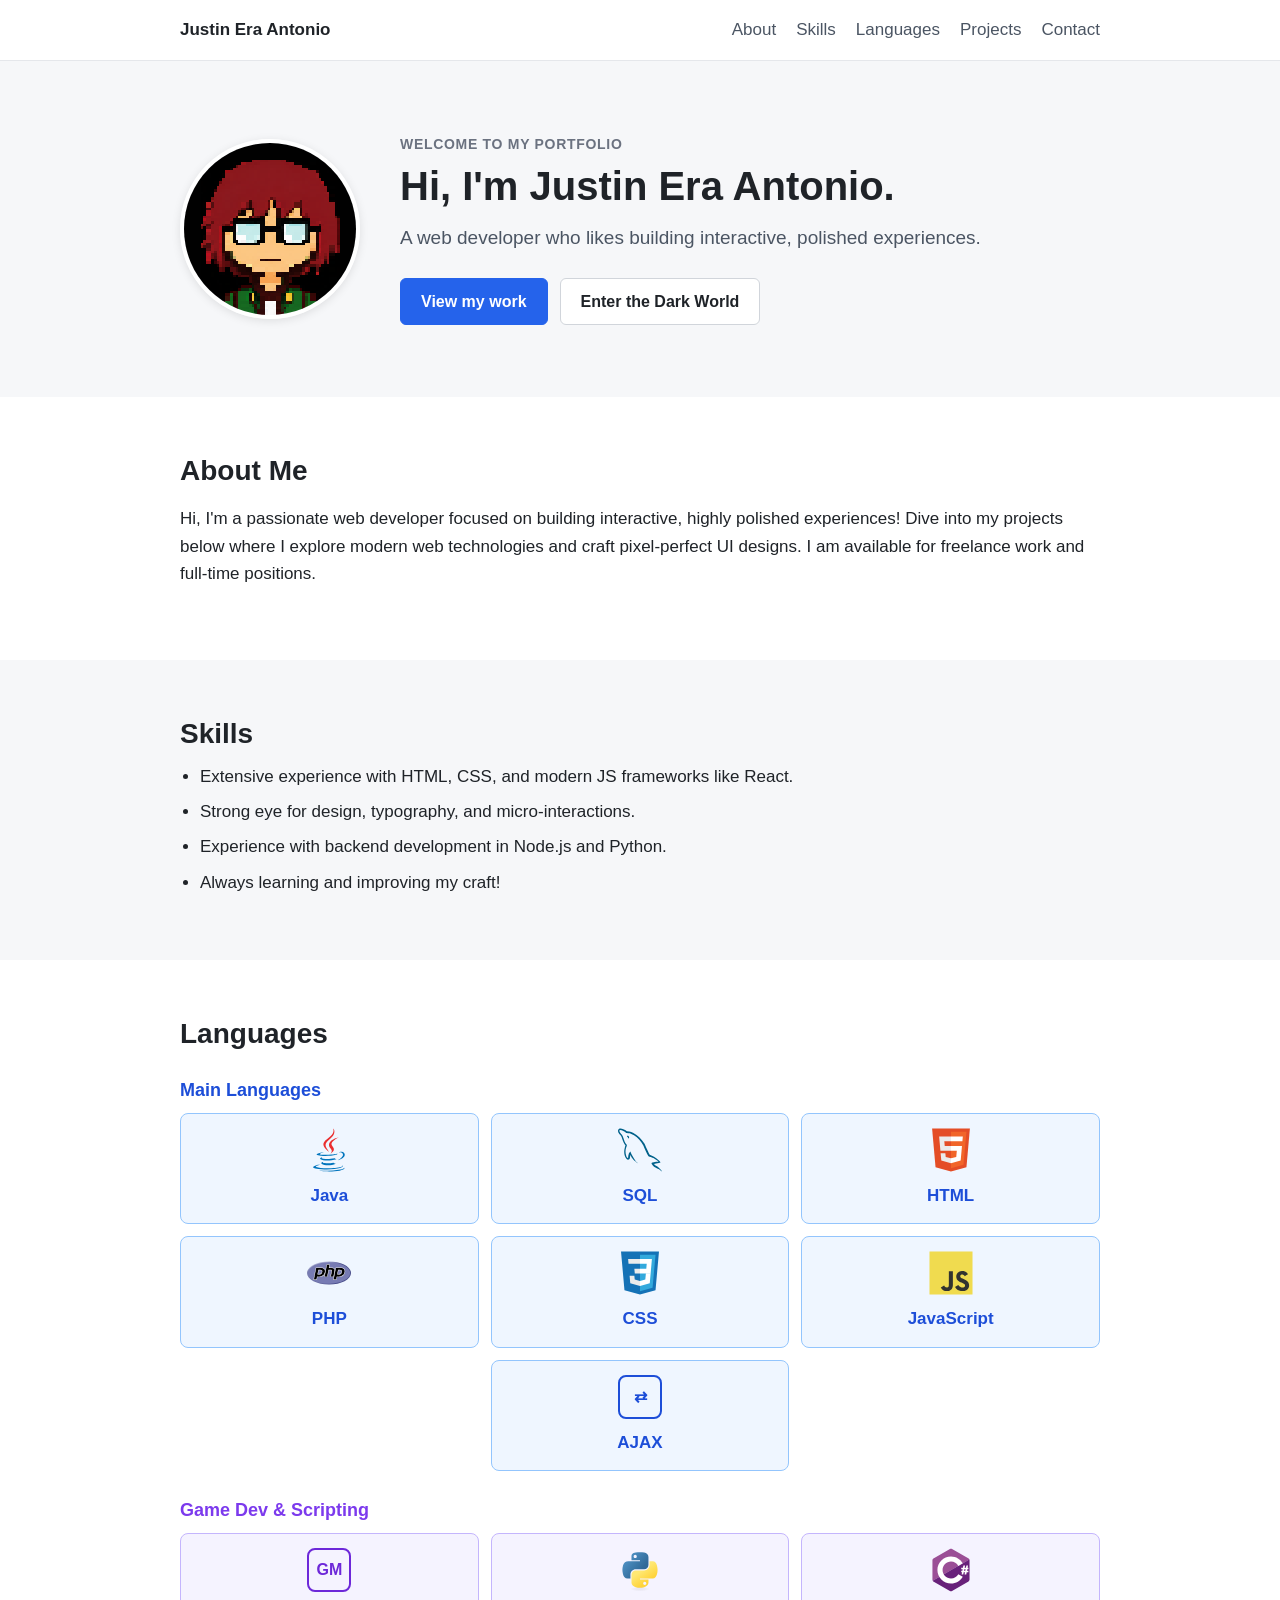
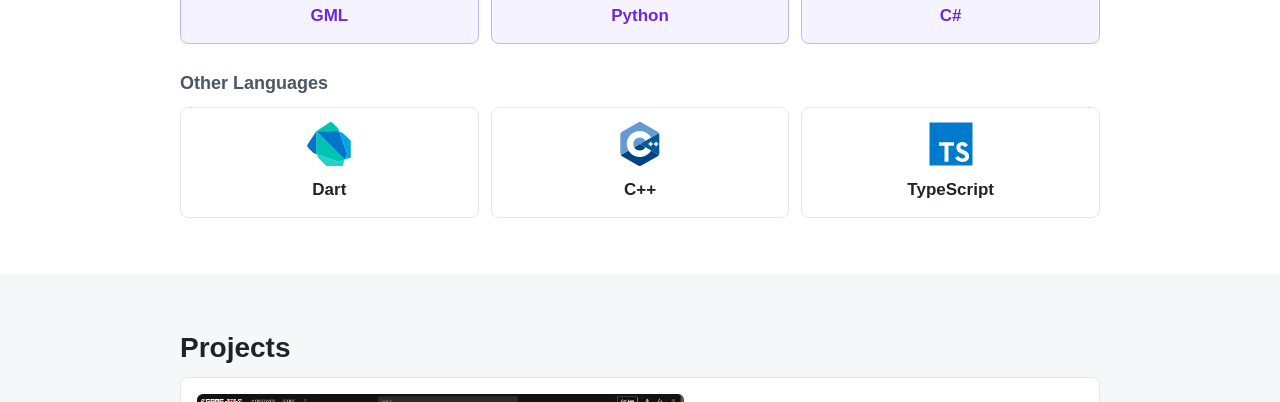
==== index.html @ 11a21c14 "Add files via upload" ====
<!DOCTYPE html>
<html lang="en">
<head>
    <meta charset="UTF-8">
    <meta name="viewport" content="width=device-width, initial-scale=1.0">
    <title>Justin Era Antonio | Portfolio</title>
    <!-- The site starts in the Light World: send visitors there right away -->
    <meta http-equiv="refresh" content="0; url=lightworld/">
</head>
<body>
    <p><a href="lightworld/">Go to the portfolio</a></p>
</body>
</html>
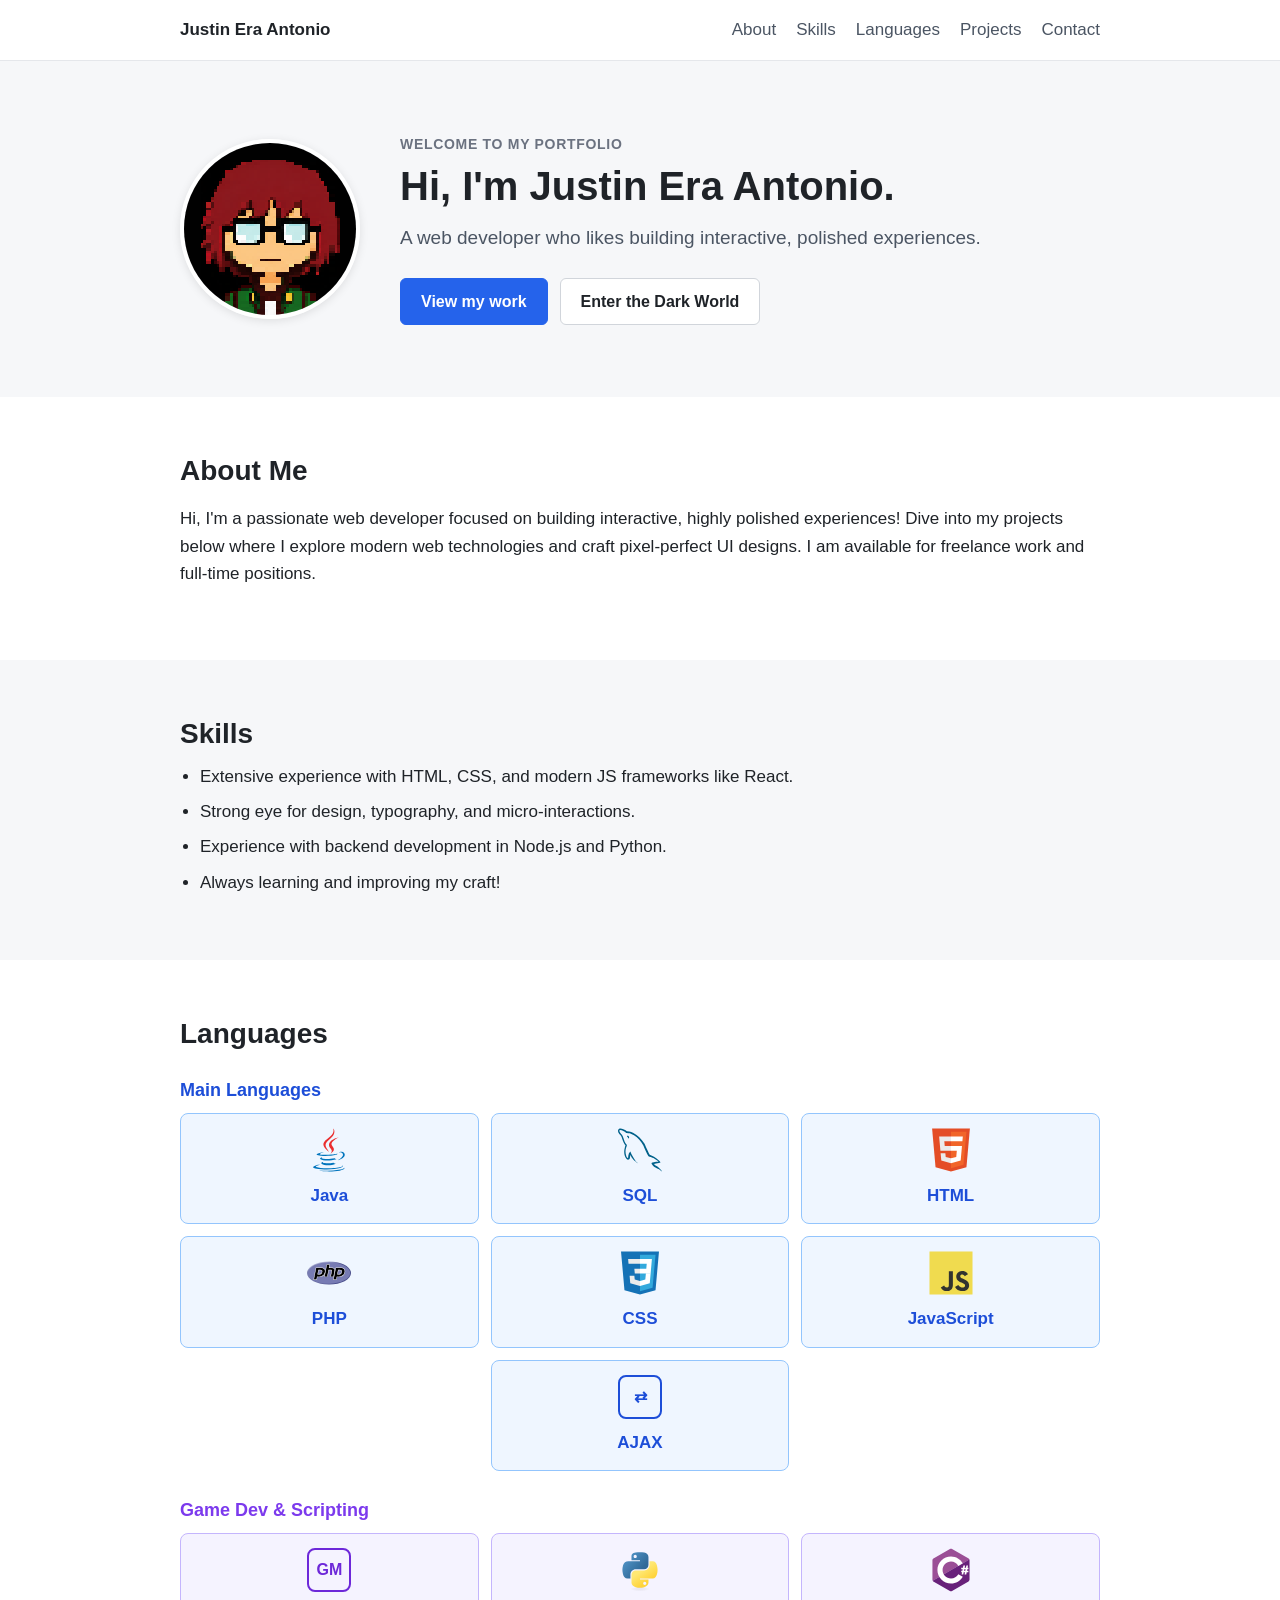
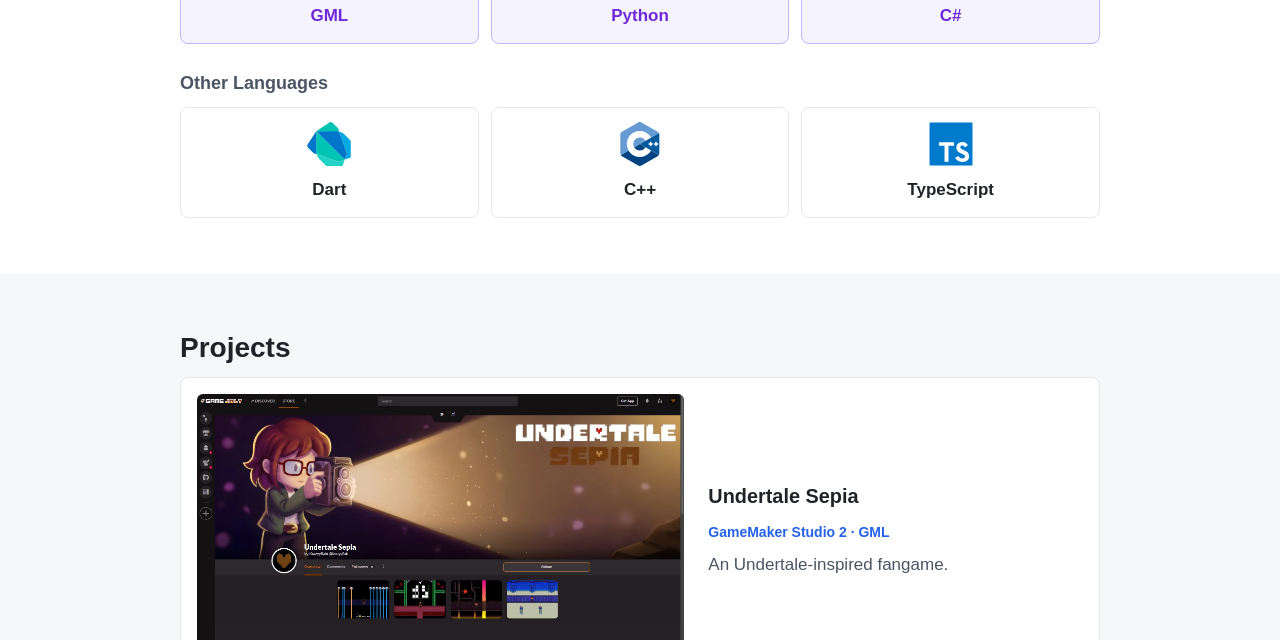
==== commit a231cab0: "fix lag update" ====
--- a/index.html
+++ b/index.html
@@ -4,7 +4,6 @@
     <meta charset="UTF-8">
     <meta name="viewport" content="width=device-width, initial-scale=1.0">
     <title>Justin Era Antonio | Portfolio</title>
-    <!-- The site starts in the Light World: send visitors there right away -->
     <meta http-equiv="refresh" content="0; url=lightworld/">
 </head>
 <body>
